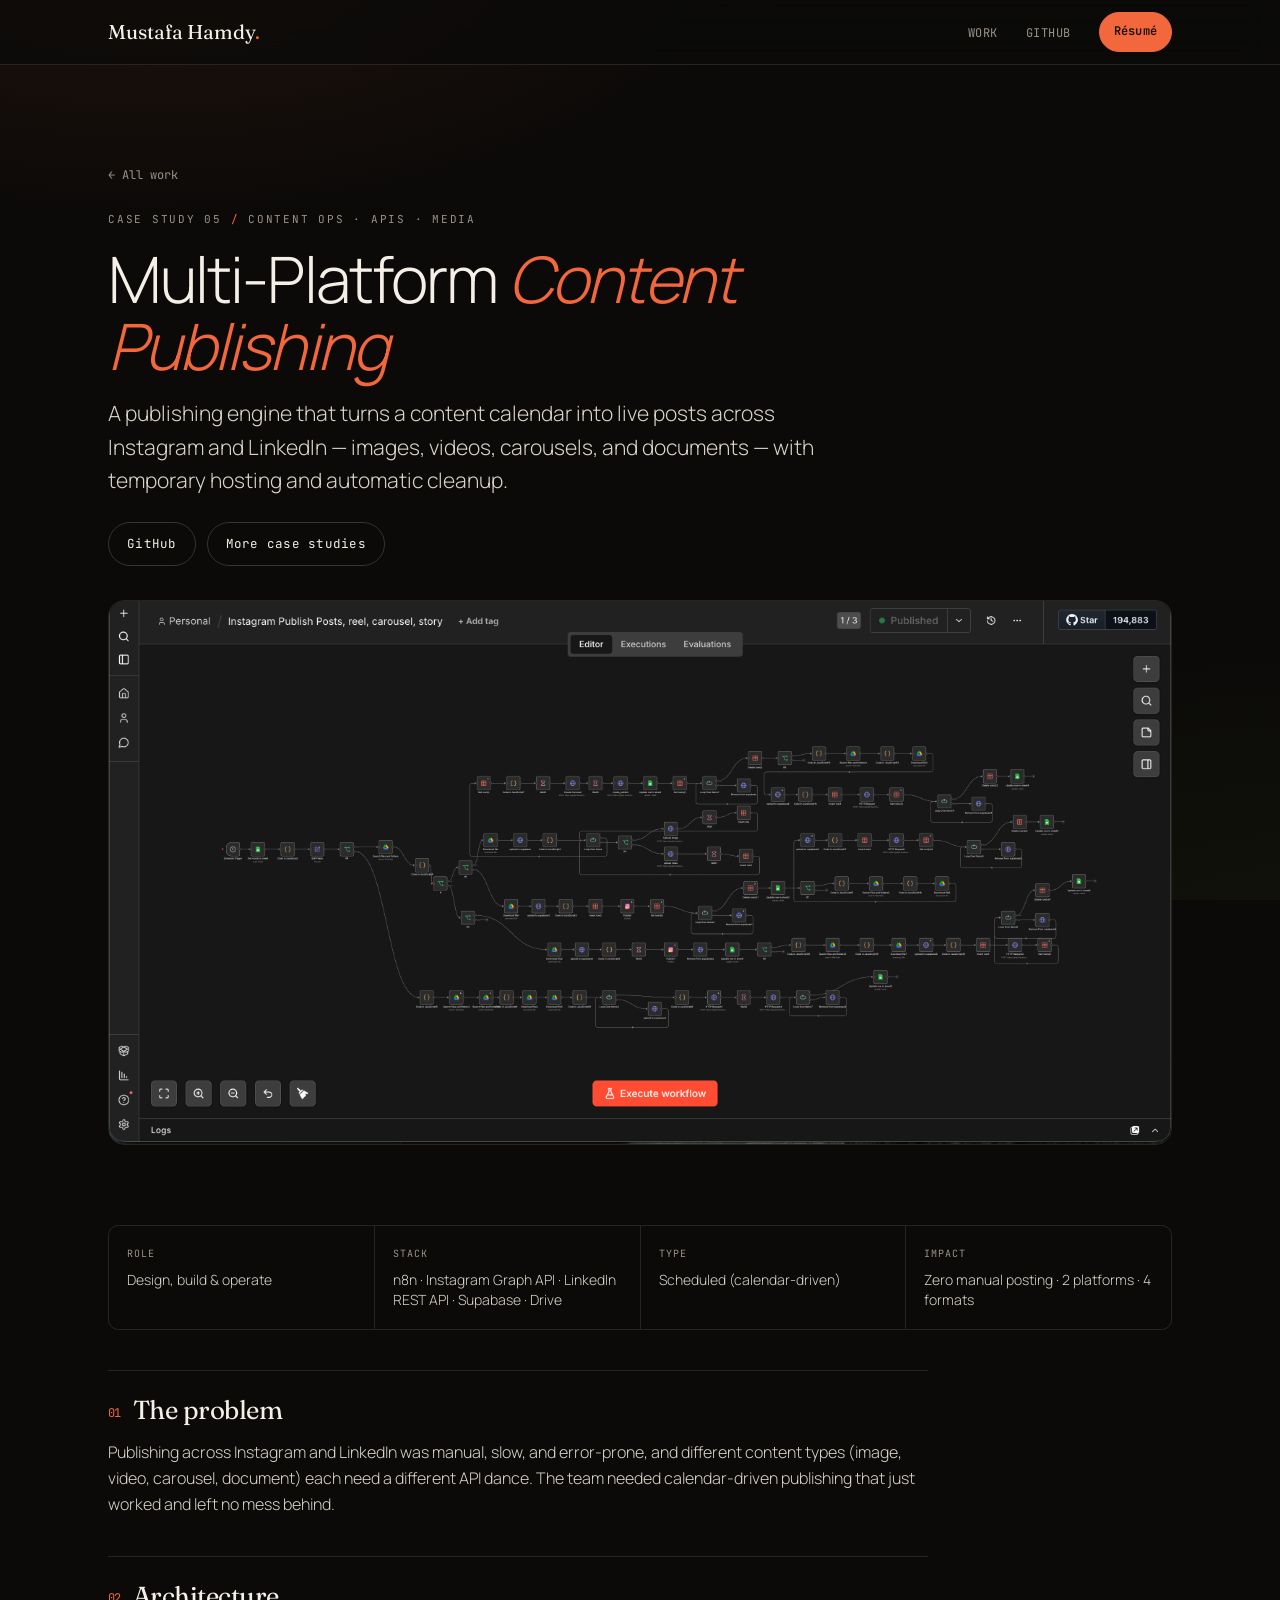
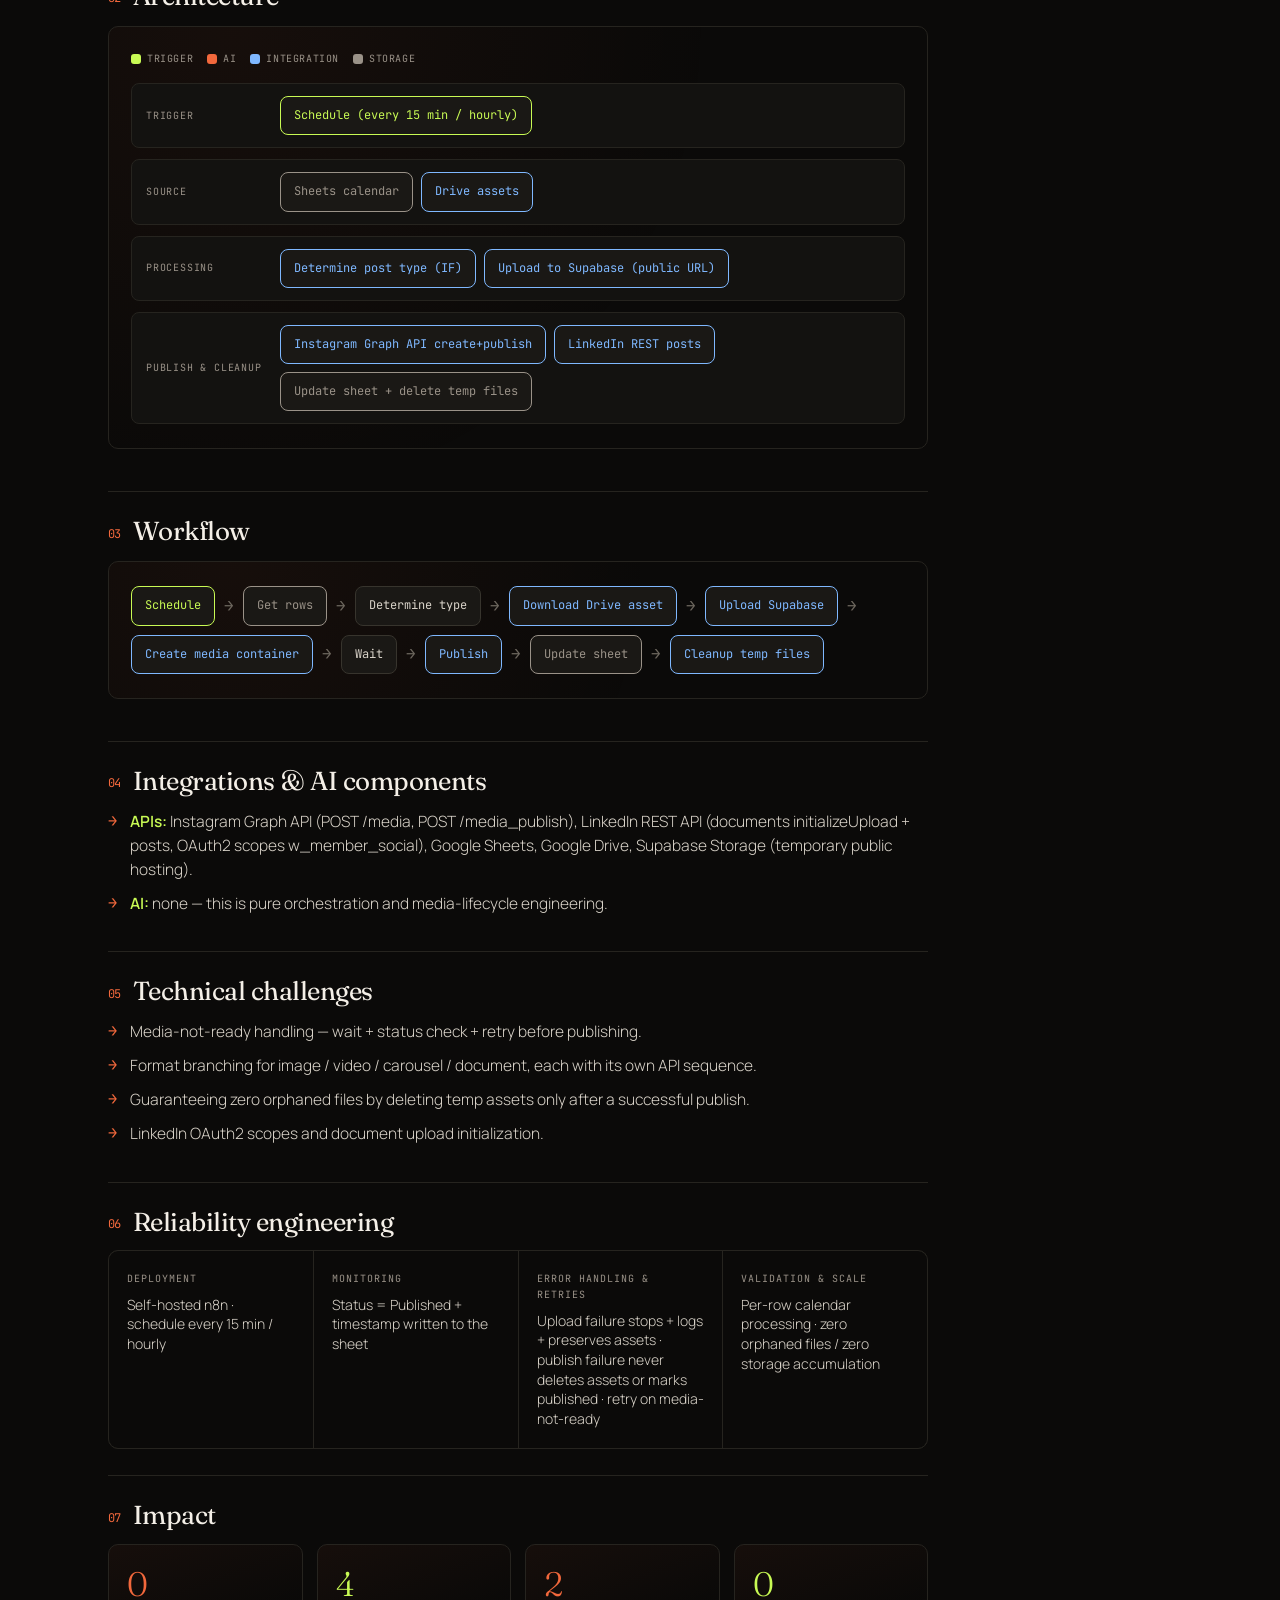
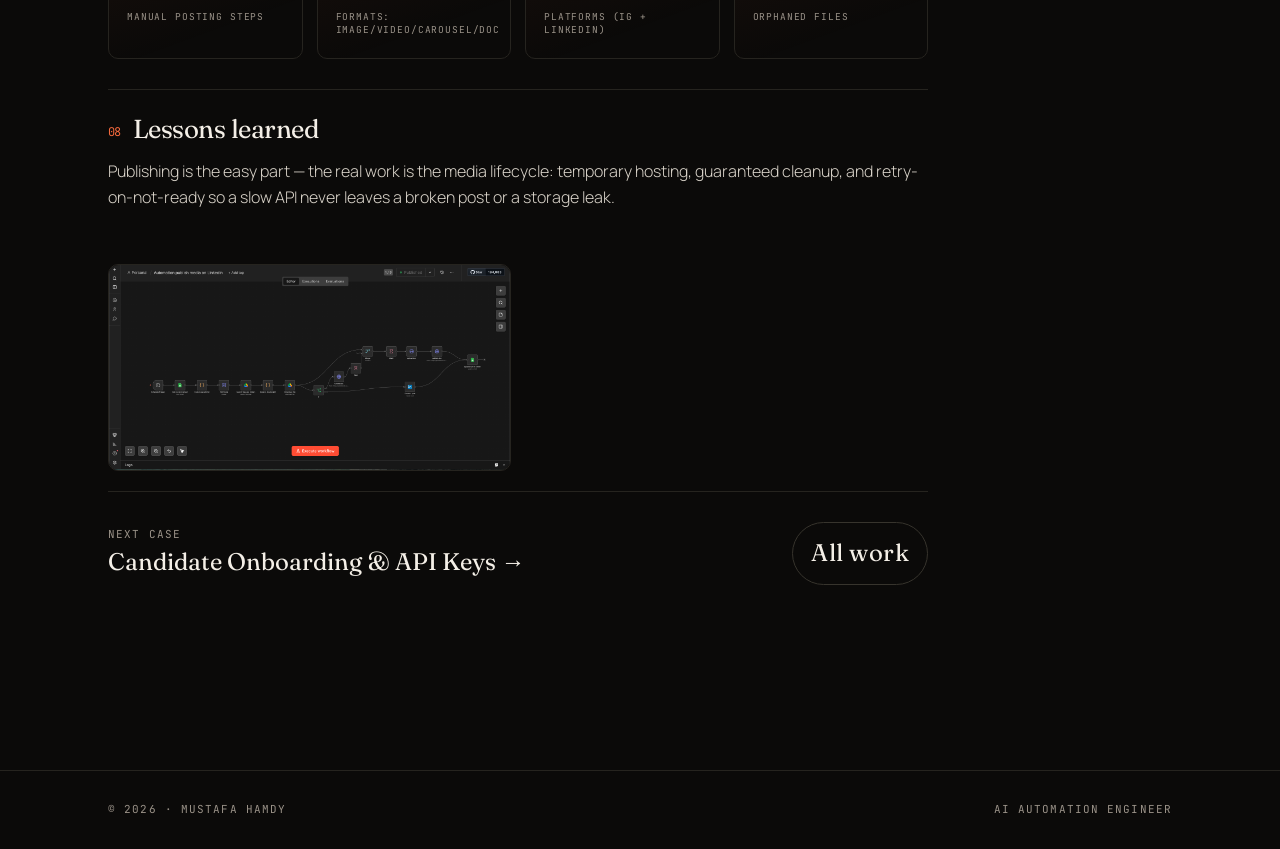
==== case/content-publishing.html @ 4599878a "Redesign: recruiter-first, scannable multi-page portfolio - Rebuilt homepage to be scannable in <30s" ====
<!DOCTYPE html>
<html lang="en" class="no-js">
<head>
<meta charset="UTF-8" />
<meta name="viewport" content="width=device-width, initial-scale=1.0" />
<title>Multi-Platform Content Publishing — Case Study — Mustafa Hamdy</title>
<meta name="description" content="Case study: a multi-workflow AI LinkedIn engagement engine — architecture, reliability engineering, and measured impact." />
<meta name="theme-color" content="#0b0a09" />
<link rel="preconnect" href="https://fonts.googleapis.com">
<link rel="preconnect" href="https://fonts.gstatic.com" crossorigin>
<link href="https://fonts.googleapis.com/css2?family=Fraunces:ital,opsz,wght@0,9..144,300..900;1,9..144,300..900&family=JetBrains+Mono:wght@300;400;500&family=Manrope:wght@300;400;500;600;700;800&display=swap" rel="stylesheet">
<link rel="stylesheet" href="../styles.css">
<script>document.documentElement.classList.remove('no-js');document.documentElement.classList.add('js');</script>
</head>
<body>
<a class="skip" href="#body">Skip to content</a>
<header class="nav">
  <div class="wrap">
    <a class="brand" href="../index.html">Mustafa Hamdy<span class="dot">.</span></a>
    <ul>
      <li class="hide-sm"><a class="link" href="../index.html#work">Work</a></li>
      <li class="hide-sm"><a class="link" href="https://github.com/Mostafa3001hamdy" target="_blank" rel="noopener">GitHub</a></li>
      <li><a class="btn sm primary" href="../Mustafa-Hamdy-CV.pdf" download>Résumé</a></li>
    </ul>
  </div>
</header>

<main id="body">
<section class="cstop">
  <div class="wrap">
    <a class="back" href="../index.html#work">← All work</a>
    <div class="cshero">
      <div class="eyebrow" style="margin-bottom:16px">Case Study 05 <span class="dot">/</span> Content Ops · APIs · Media</div>
      <h1>Multi-Platform <em>Content Publishing</em></h1>
      <p class="sub">A publishing engine that turns a content calendar into live posts across Instagram and LinkedIn — images, videos, carousels, and documents — with temporary hosting and automatic cleanup.</p>
      <div class="actions">
        <a class="btn ghost" href="https://github.com/Mostafa3001hamdy" target="_blank" rel="noopener">GitHub</a>
        <a class="btn ghost" href="../index.html#work">More case studies</a>
      </div>
    </div>
    <div class="hero-shot"><img src="../workflows/21-instagram-publishing.png" alt="n8n workflow: multi-branch Instagram publishing via Graph API"></div>
  </div>
</section>

<section style="padding-top:20px">
  <div class="wrap">
    <div class="facts">
      <div class="f"><div class="fk">Role</div><div class="fv">Design, build &amp; operate</div></div>
      <div class="f"><div class="fk">Stack</div><div class="fv">n8n · Instagram Graph API · LinkedIn REST API · Supabase · Drive</div></div>
      <div class="f"><div class="fk">Type</div><div class="fv">Scheduled (calendar-driven)</div></div>
      <div class="f"><div class="fk">Impact</div><div class="fv">Zero manual posting · 2 platforms · 4 formats</div></div>
    </div>

    <div class="cbody">
      <div class="block">
        <h2><span class="n">01</span>The problem</h2>
        <p>Publishing across Instagram and LinkedIn was manual, slow, and error-prone, and different content types (image, video, carousel, document) each need a different API dance. The team needed calendar-driven publishing that just worked and left no mess behind.</p>
      </div>

      <div class="block">
        <h2><span class="n">02</span>Architecture</h2>
        <div class="diagram">
          <div class="legend"><span><i class="i-trig"></i>Trigger</span><span><i class="i-ai"></i>AI</span><span><i class="i-int"></i>Integration</span><span><i class="i-store"></i>Storage</span></div>
          <div class="arch" role="img" aria-label="Scheduled triggers feed five Apify scraping engines storing posts in Google Sheets; an AI layer with GPT-4o and Bedrock generates comments and qualifies leads; Unipile posts comments and DMs; status written back to Sheets.">
            <div class="tier"><div class="tl">Trigger</div><div class="tn"><span class="node trig">Schedule (every 15 min / hourly)</span></div></div>
            <div class="tier"><div class="tl">Source</div><div class="tn"><span class="node store">Sheets calendar</span><span class="node int">Drive assets</span></div></div>
            <div class="tier"><div class="tl">Processing</div><div class="tn"><span class="node int">Determine post type (IF)</span><span class="node int">Upload to Supabase (public URL)</span></div></div>
            <div class="tier"><div class="tl">Publish &amp; cleanup</div><div class="tn"><span class="node int">Instagram Graph API create+publish</span><span class="node int">LinkedIn REST posts</span><span class="node store">Update sheet + delete temp files</span></div></div>
          </div>
        </div>
      </div>

      <div class="block">
        <h2><span class="n">03</span>Workflow</h2>
        <div class="diagram">
          <div class="flow" role="img" aria-label="Schedule triggers Apify scraping into Sheets, GPT-4o generates a comment, Unipile posts it, reply detection routes hot leads to an AI DM agent, status written back to Sheets.">
            <span class="node trig">Schedule</span><span class="arrow">→</span><span class="node store">Get rows</span><span class="arrow">→</span><span class="node">Determine type</span><span class="arrow">→</span><span class="node int">Download Drive asset</span><span class="arrow">→</span><span class="node int">Upload Supabase</span><span class="arrow">→</span><span class="node int">Create media container</span><span class="arrow">→</span><span class="node">Wait</span><span class="arrow">→</span><span class="node int">Publish</span><span class="arrow">→</span><span class="node store">Update sheet</span><span class="arrow">→</span><span class="node int">Cleanup temp files</span>
          </div>
        </div>
      </div>

      <div class="block">
        <h2><span class="n">04</span>Integrations &amp; AI components</h2>
        <ul>
          <li><b>APIs:</b> Instagram Graph API (POST /media, POST /media_publish), LinkedIn REST API (documents initializeUpload + posts, OAuth2 scopes w_member_social), Google Sheets, Google Drive, Supabase Storage (temporary public hosting).</li>
          <li><b>AI:</b> none — this is pure orchestration and media-lifecycle engineering.</li>
        </ul>
      </div>

      <div class="block">
        <h2><span class="n">05</span>Technical challenges</h2>
        <ul>
          <li>Media-not-ready handling — wait + status check + retry before publishing.</li>
          <li>Format branching for image / video / carousel / document, each with its own API sequence.</li>
          <li>Guaranteeing zero orphaned files by deleting temp assets only after a successful publish.</li>
          <li>LinkedIn OAuth2 scopes and document upload initialization.</li>
        </ul>
      </div>

      <div class="block">
        <h2><span class="n">06</span>Reliability engineering</h2>
        <div class="facts" style="margin:6px 0 0">
          <div class="f"><div class="fk">Deployment</div><div class="fv">Self-hosted n8n · schedule every 15 min / hourly</div></div>
          <div class="f"><div class="fk">Monitoring</div><div class="fv">Status = Published + timestamp written to the sheet</div></div>
          <div class="f"><div class="fk">Error handling &amp; retries</div><div class="fv">Upload failure stops + logs + preserves assets · publish failure never deletes assets or marks published · retry on media-not-ready</div></div>
          <div class="f"><div class="fk">Validation &amp; scale</div><div class="fv">Per-row calendar processing · zero orphaned files / zero storage accumulation</div></div>
        </div>
      </div>

      <div class="block">
        <h2><span class="n">07</span>Impact</h2>
        <div class="itiles">
          <div class="it"><div class="n">0</div><div class="l">Manual posting steps</div></div>
          <div class="it alt"><div class="n">4</div><div class="l">Formats: image/video/carousel/doc</div></div>
          <div class="it"><div class="n">2</div><div class="l">Platforms (IG + LinkedIn)</div></div>
          <div class="it alt"><div class="n">0</div><div class="l">Orphaned files</div></div>
        </div>
      </div>

      <div class="block">
        <h2><span class="n">08</span>Lessons learned</h2>
        <p>Publishing is the easy part — the real work is the media lifecycle: temporary hosting, guaranteed cleanup, and retry-on-not-ready so a slow API never leaves a broken post or a storage leak.</p>
      </div>

      <div class="shot-row">
        <figure class="figshot"><img src="../workflows/22-linkedin-publishing.png" alt="n8n workflow: LinkedIn document/image publishing via LinkedIn REST API" loading="lazy"></figure>
      </div>

      <div class="nextcase">
        <div><div class="l">Next case</div><a href="candidate-onboarding.html">Candidate Onboarding &amp; API Keys →</a></div>
        <a class="btn ghost" href="../index.html#work">All work</a>
      </div>
    </div>
  </div>
</section>
</main>

<footer><div class="wrap"><div>© <span id="yr">2026</span> · Mustafa Hamdy</div><div>AI Automation Engineer</div></div></footer>
<script>document.getElementById('yr').textContent=new Date().getFullYear();</script>
</body>
</html>
---- styles.css ----
/* =========================================================
   Mustafa Hamdy — Portfolio design system (shared)
   Premium · minimal · fast. Used by index + case pages.
   ========================================================= */
:root{
  --bg:#0b0a09; --panel:#131210; --panel-2:#1a1815; --line:#26241f; --line-2:#37342d;
  --ink:#f4efe7; --ink-soft:#d9d3c9; --mut:#9a9288; --mut-2:#6c665d;
  --accent:#f2683c; --accent-soft:#f9a889; --lime:#c8fa54;
  --serif:'Fraunces',Georgia,serif; --sans:'Manrope',-apple-system,BlinkMacSystemFont,sans-serif; --mono:'JetBrains Mono',ui-monospace,monospace;
  --maxw:1120px; --r:16px; --r-sm:10px;
  --sp: clamp(72px, 9vw, 128px);
}
*{box-sizing:border-box;margin:0;padding:0}
html{scroll-behavior:smooth;-webkit-text-size-adjust:100%}
@media(prefers-reduced-motion:reduce){html{scroll-behavior:auto}}
body{background:var(--bg);color:var(--ink);font-family:var(--sans);line-height:1.6;-webkit-font-smoothing:antialiased;-moz-osx-font-smoothing:grayscale;overflow-x:hidden}
body::before{content:'';position:fixed;inset:0;z-index:0;pointer-events:none;background:radial-gradient(1200px 600px at 12% -10%,rgba(242,104,60,.10),transparent 55%),radial-gradient(1000px 700px at 100% 110%,rgba(200,250,84,.045),transparent 55%)}
img{display:block;max-width:100%}
a{color:inherit;text-decoration:none}
h1,h2,h3{font-weight:400;letter-spacing:-.02em;line-height:1.05}
::selection{background:var(--accent);color:#140d08}
:focus-visible{outline:2px solid var(--lime);outline-offset:3px;border-radius:6px}

.wrap{max-width:var(--maxw);margin:0 auto;padding:0 28px;position:relative;z-index:1}
@media(max-width:600px){.wrap{padding:0 20px}}
.eyebrow{font-family:var(--mono);font-size:11px;letter-spacing:.16em;text-transform:uppercase;color:var(--mut)}
.eyebrow .dot{color:var(--accent)}

/* skip link */
.skip{position:absolute;left:-999px;top:8px;z-index:200;background:var(--lime);color:#111;padding:10px 16px;border-radius:8px;font-family:var(--mono);font-size:13px}
.skip:focus{left:16px}

/* ---------- NAV ---------- */
.nav{position:sticky;top:0;z-index:100;background:rgba(11,10,9,.7);backdrop-filter:blur(16px);-webkit-backdrop-filter:blur(16px);border-bottom:1px solid var(--line)}
.nav .wrap{display:flex;align-items:center;justify-content:space-between;height:64px}
.brand{font-family:var(--serif);font-size:20px}
.brand .dot{color:var(--accent)}
.nav ul{display:flex;gap:28px;align-items:center;list-style:none}
.nav a.link{font-family:var(--mono);font-size:12px;letter-spacing:.04em;text-transform:uppercase;color:var(--mut);transition:color .2s}
.nav a.link:hover{color:var(--ink)}
@media(max-width:680px){.nav ul li.hide-sm{display:none}}

/* ---------- BUTTONS ---------- */
.btn{display:inline-flex;align-items:center;gap:8px;font-family:var(--mono);font-size:12.5px;letter-spacing:.02em;padding:11px 18px;border-radius:100px;border:1px solid var(--line-2);color:var(--ink);transition:transform .2s,background .2s,border-color .2s,box-shadow .2s;white-space:nowrap}
.btn:hover{transform:translateY(-2px)}
.btn.sm{padding:9px 14px;font-size:12px}
.btn.primary{background:var(--accent);border-color:var(--accent);color:#160d07;font-weight:600}
.btn.primary:hover{box-shadow:0 14px 34px -12px rgba(242,104,60,.65)}
.btn.ghost:hover{border-color:var(--ink);background:rgba(255,255,255,.04)}
.btn[aria-disabled="true"]{opacity:.4;pointer-events:none}

/* ---------- HERO ---------- */
.hero{padding:120px 0 64px}
.tagpill{display:inline-flex;align-items:center;gap:10px;font-family:var(--mono);font-size:12px;letter-spacing:.06em;color:var(--mut);border:1px solid var(--line);border-radius:100px;padding:7px 14px;margin-bottom:30px}
.tagpill .pulse{width:8px;height:8px;border-radius:50%;background:var(--lime);box-shadow:0 0 0 0 rgba(200,250,84,.5);animation:pulse 2.6s infinite}
@keyframes pulse{70%{box-shadow:0 0 0 8px rgba(200,250,84,0)}100%{box-shadow:0 0 0 0 rgba(200,250,84,0)}}
@media(prefers-reduced-motion:reduce){.pulse{animation:none}}
.hero h1{font-size:clamp(44px,7.5vw,92px);font-weight:300;line-height:.98;letter-spacing:-.04em;max-width:15ch;margin-bottom:22px}
.hero h1 .it{font-style:italic}
.hero h1 .ac{color:var(--accent)}
.hero .sub{font-size:clamp(17px,2vw,21px);color:var(--ink-soft);font-weight:300;max-width:60ch;margin-bottom:32px}
.hero .actions{display:flex;flex-wrap:wrap;gap:12px}

/* ---------- METRICS STRIP ---------- */
.metrics{border-top:1px solid var(--line);border-bottom:1px solid var(--line)}
.metrics .row{display:grid;grid-template-columns:repeat(5,1fr)}
.metrics .m{padding:30px 18px;border-right:1px solid var(--line)}
.metrics .m:last-child{border-right:none}
.metrics .m .n{font-family:var(--serif);font-size:clamp(30px,3.6vw,46px);font-weight:300;line-height:1;letter-spacing:-.02em}
.metrics .m .n em{font-style:italic;color:var(--accent)}
.metrics .m:nth-child(even) .n em{color:var(--lime)}
.metrics .m .l{font-family:var(--mono);font-size:10px;letter-spacing:.09em;text-transform:uppercase;color:var(--mut);margin-top:10px;line-height:1.5}
@media(max-width:820px){.metrics .row{grid-template-columns:repeat(3,1fr)}.metrics .m:nth-child(3){border-right:none}.metrics .m:nth-child(n+4){border-top:1px solid var(--line)}}
@media(max-width:520px){.metrics .row{grid-template-columns:repeat(2,1fr)}.metrics .m:nth-child(odd){border-right:1px solid var(--line)}.metrics .m:nth-child(even){border-right:none}.metrics .m:nth-child(n+3){border-top:1px solid var(--line)}}

/* ---------- SECTION HEADERS ---------- */
section{padding:var(--sp) 0;position:relative}
.shead{display:flex;align-items:baseline;justify-content:space-between;gap:24px;margin-bottom:48px;flex-wrap:wrap}
.shead h2{font-size:clamp(30px,4.4vw,52px);font-weight:300;letter-spacing:-.03em}
.shead h2 em{font-style:italic;color:var(--mut)}
.shead p{color:var(--mut);font-size:15px;max-width:42ch}

/* ---------- PROJECT CARDS (homepage) ---------- */
.grid{display:grid;grid-template-columns:1fr 1fr;gap:26px}
@media(max-width:820px){.grid{grid-template-columns:1fr;gap:22px}}
.pcard{background:var(--panel);border:1px solid var(--line);border-radius:var(--r);overflow:hidden;display:flex;flex-direction:column;transition:transform .3s,border-color .3s,box-shadow .3s}
.pcard:hover{transform:translateY(-5px);border-color:var(--line-2);box-shadow:0 30px 60px -30px rgba(0,0,0,.8)}
.pcard .shot{aspect-ratio:16/10;overflow:hidden;background:radial-gradient(circle at 30% 20%,rgba(242,104,60,.08),transparent 60%),linear-gradient(135deg,#171512,#0e0d0b);border-bottom:1px solid var(--line)}
.pcard .shot img{width:100%;height:100%;object-fit:cover;object-position:top left;transition:transform .6s}
.pcard:hover .shot img{transform:scale(1.04)}
.pcard .body{padding:26px 26px 24px;display:flex;flex-direction:column;gap:14px;flex:1}
.pcard .cat{font-family:var(--mono);font-size:10px;letter-spacing:.12em;text-transform:uppercase;color:var(--accent)}
.pcard .cat.ai{color:var(--lime)}
.pcard h3{font-family:var(--serif);font-size:26px;font-weight:400;line-height:1.08}
.pcard .desc{color:var(--ink-soft);font-size:15px;font-weight:300;line-height:1.55}
.pcard .impact{font-size:14px;color:var(--ink);display:flex;align-items:center;gap:9px}
.pcard .impact::before{content:'';width:16px;height:2px;background:var(--lime);flex:none}
.pcard .impact b{color:var(--lime);font-weight:700}
.pcard .chips{display:flex;flex-wrap:wrap;gap:6px}
.chip{font-family:var(--mono);font-size:10px;letter-spacing:.04em;text-transform:uppercase;color:var(--mut);border:1px solid var(--line);border-radius:100px;padding:5px 10px}
.pcard .cta{display:flex;flex-wrap:wrap;gap:9px;margin-top:auto;padding-top:6px}

/* ---------- MORE WORK (compact) ---------- */
.mini{display:grid;grid-template-columns:repeat(3,1fr);gap:16px}
@media(max-width:820px){.mini{grid-template-columns:repeat(2,1fr)}}
@media(max-width:520px){.mini{grid-template-columns:1fr}}
.mcard{background:var(--panel);border:1px solid var(--line);border-radius:var(--r-sm);overflow:hidden;transition:transform .25s,border-color .25s}
.mcard:hover{transform:translateY(-3px);border-color:var(--line-2)}
.mcard .shot{aspect-ratio:16/9;overflow:hidden;background:linear-gradient(135deg,#171512,#0e0d0b)}
.mcard .shot img{width:100%;height:100%;object-fit:cover;object-position:top left}
.mcard .body{padding:16px 16px 18px}
.mcard .cat{font-family:var(--mono);font-size:9px;letter-spacing:.1em;text-transform:uppercase;color:var(--accent);margin-bottom:7px}
.mcard h4{font-family:var(--serif);font-size:17px;font-weight:400;margin-bottom:6px}
.mcard p{font-size:12.5px;color:var(--mut);font-weight:300;line-height:1.5}
.mcard .k{font-family:var(--mono);font-size:10px;color:var(--lime);margin-top:9px}

/* ---------- ABOUT / EXPERIENCE (condensed) ---------- */
.two{display:grid;grid-template-columns:1fr 1fr;gap:56px;align-items:start}
@media(max-width:820px){.two{grid-template-columns:1fr;gap:36px}}
.lead{font-size:clamp(19px,2.3vw,26px);font-weight:300;line-height:1.4;color:var(--ink-soft)}
.lead em{font-family:var(--serif);font-style:italic;color:var(--accent)}
.xp{list-style:none}
.xp li{display:grid;grid-template-columns:96px 1fr;gap:18px;padding:18px 0;border-top:1px solid var(--line)}
.xp li:last-child{border-bottom:1px solid var(--line)}
.xp .yr{font-family:var(--mono);font-size:12px;color:var(--mut)}
.xp .yr .now{color:var(--lime)}
.xp h4{font-family:var(--serif);font-size:19px;font-weight:400}
.xp .role{font-family:var(--mono);font-size:11px;text-transform:uppercase;letter-spacing:.08em;color:var(--accent);margin:3px 0 6px}
.xp p{font-size:14px;color:var(--ink-soft);font-weight:300}
.xp b{color:var(--lime)}

/* ---------- CONTACT ---------- */
.contact{text-align:left}
.contact h2{font-size:clamp(40px,7vw,88px);font-weight:300;letter-spacing:-.04em;line-height:.98;margin-bottom:22px}
.contact h2 em{font-style:italic;color:var(--accent)}
.contact .sub{color:var(--ink-soft);font-size:18px;font-weight:300;max-width:52ch;margin-bottom:30px}
.contact .actions{display:flex;flex-wrap:wrap;gap:12px}

/* ---------- FOOTER ---------- */
footer{border-top:1px solid var(--line);padding:30px 0;margin-top:40px}
footer .wrap{display:flex;justify-content:space-between;flex-wrap:wrap;gap:14px;font-family:var(--mono);font-size:11px;letter-spacing:.1em;text-transform:uppercase;color:var(--mut)}
footer .heart{color:var(--accent)}

/* ---------- reveal ---------- */
.js .reveal{opacity:0;transform:translateY(22px);transition:opacity .7s ease,transform .7s cubic-bezier(.2,.8,.2,1)}
.js .reveal.in{opacity:1;transform:none}
@media(prefers-reduced-motion:reduce){.js .reveal{opacity:1;transform:none;transition:none}}

/* =========================================================
   CASE STUDY PAGES
   ========================================================= */
.cstop{padding:96px 0 12px}
.back{font-family:var(--mono);font-size:12px;color:var(--mut);display:inline-flex;gap:8px;align-items:center;margin-bottom:26px}
.back:hover{color:var(--ink)}
.cshero h1{font-size:clamp(34px,5.5vw,64px);font-weight:300;letter-spacing:-.03em;max-width:18ch;margin-bottom:18px}
.cshero h1 em{font-style:italic;color:var(--accent)}
.cshero .sub{font-size:clamp(17px,2vw,21px);color:var(--ink-soft);font-weight:300;max-width:60ch;margin-bottom:24px}
.cshero .actions{display:flex;flex-wrap:wrap;gap:11px;margin-bottom:34px}
.hero-shot{border:1px solid var(--line);border-radius:var(--r);overflow:hidden;background:#0d0d0d;margin-bottom:8px}
.hero-shot img{width:100%;height:auto}

/* quick facts bar */
.facts{display:grid;grid-template-columns:repeat(4,1fr);gap:1px;background:var(--line);border:1px solid var(--line);border-radius:var(--r-sm);overflow:hidden;margin:40px 0}
@media(max-width:680px){.facts{grid-template-columns:repeat(2,1fr)}}
.facts .f{background:var(--bg);padding:20px 18px}
.facts .fk{font-family:var(--mono);font-size:10px;letter-spacing:.1em;text-transform:uppercase;color:var(--mut);margin-bottom:8px}
.facts .fv{font-size:14px;color:var(--ink-soft);font-weight:300;line-height:1.4}

/* case body blocks */
.cbody{max-width:820px}
.block{padding:26px 0;border-top:1px solid var(--line)}
.block h2{font-family:var(--serif);font-size:26px;font-weight:400;margin-bottom:14px}
.block h2 .n{font-family:var(--mono);font-size:12px;color:var(--accent);margin-right:12px;vertical-align:middle}
.block p{color:var(--ink-soft);font-size:16px;font-weight:300;line-height:1.65;margin-bottom:12px}
.block ul{list-style:none;margin:6px 0}
.block li{position:relative;padding-left:22px;margin-bottom:10px;color:var(--ink-soft);font-weight:300;font-size:15.5px;line-height:1.55}
.block li::before{content:'→';position:absolute;left:0;color:var(--accent);font-family:var(--mono)}
.block b{color:var(--lime);font-weight:600}

/* impact tiles (case) */
.itiles{display:grid;grid-template-columns:repeat(auto-fit,minmax(140px,1fr));gap:14px;margin:6px 0 4px}
.it{border:1px solid var(--line);border-radius:var(--r-sm);padding:22px 18px;background:linear-gradient(160deg,rgba(242,104,60,.05),transparent 70%)}
.it .n{font-family:var(--serif);font-size:34px;font-weight:300;color:var(--accent);line-height:1}
.it.alt .n{color:var(--lime)}
.it .n em{font-style:italic}
.it .l{font-family:var(--mono);font-size:9.5px;letter-spacing:.09em;text-transform:uppercase;color:var(--mut);margin-top:9px;line-height:1.4}

/* diagrams (case) */
.diagram{border:1px solid var(--line);border-radius:var(--r-sm);padding:24px 22px;margin:16px 0;background:radial-gradient(circle at 15% 0%,rgba(242,104,60,.05),transparent 60%)}
.legend{display:flex;flex-wrap:wrap;gap:14px;margin-bottom:16px;font-family:var(--mono);font-size:10px;letter-spacing:.06em;text-transform:uppercase;color:var(--mut)}
.legend span{display:inline-flex;align-items:center;gap:6px}
.legend i{width:10px;height:10px;border-radius:3px;display:inline-block}
.i-trig{background:var(--lime)}.i-ai{background:var(--accent)}.i-int{background:#7fb8ff}.i-store{background:var(--mut)}
.flow{display:flex;flex-wrap:wrap;align-items:center;gap:9px}
.node{font-family:var(--mono);font-size:12px;padding:9px 13px;border-radius:8px;border:1px solid var(--line-2);background:var(--panel-2);color:var(--ink-soft);white-space:nowrap}
.node.trig{border-color:var(--lime);color:var(--lime)}
.node.ai{border-color:var(--accent);color:var(--accent-soft)}
.node.int{border-color:#7fb8ff;color:#7fb8ff}
.node.store{border-color:var(--mut);color:var(--mut)}
.arrow{color:var(--mut-2);font-family:var(--mono)}
.arch{display:flex;flex-direction:column;gap:11px}
.tier{display:grid;grid-template-columns:120px 1fr;gap:14px;align-items:center;padding:12px 14px;border:1px solid var(--line);border-radius:8px;background:var(--panel)}
.tier .tl{font-family:var(--mono);font-size:10px;letter-spacing:.08em;text-transform:uppercase;color:var(--mut)}
.tier .tn{display:flex;flex-wrap:wrap;gap:8px}
@media(max-width:560px){.tier{grid-template-columns:1fr;gap:8px}}
.shot-row{display:grid;grid-template-columns:1fr 1fr;gap:14px;margin:16px 0}
@media(max-width:680px){.shot-row{grid-template-columns:1fr}}
.figshot{border:1px solid var(--line);border-radius:var(--r-sm);overflow:hidden;background:#0d0d0d}
.figshot img{width:100%;height:auto}
.nextcase{display:flex;justify-content:space-between;align-items:center;gap:20px;padding:30px 0;border-top:1px solid var(--line);margin-top:20px;flex-wrap:wrap}
.nextcase .l{font-family:var(--mono);font-size:11px;text-transform:uppercase;letter-spacing:.1em;color:var(--mut)}
.nextcase a{font-family:var(--serif);font-size:24px;color:var(--ink)}
.nextcase a:hover{color:var(--accent)}
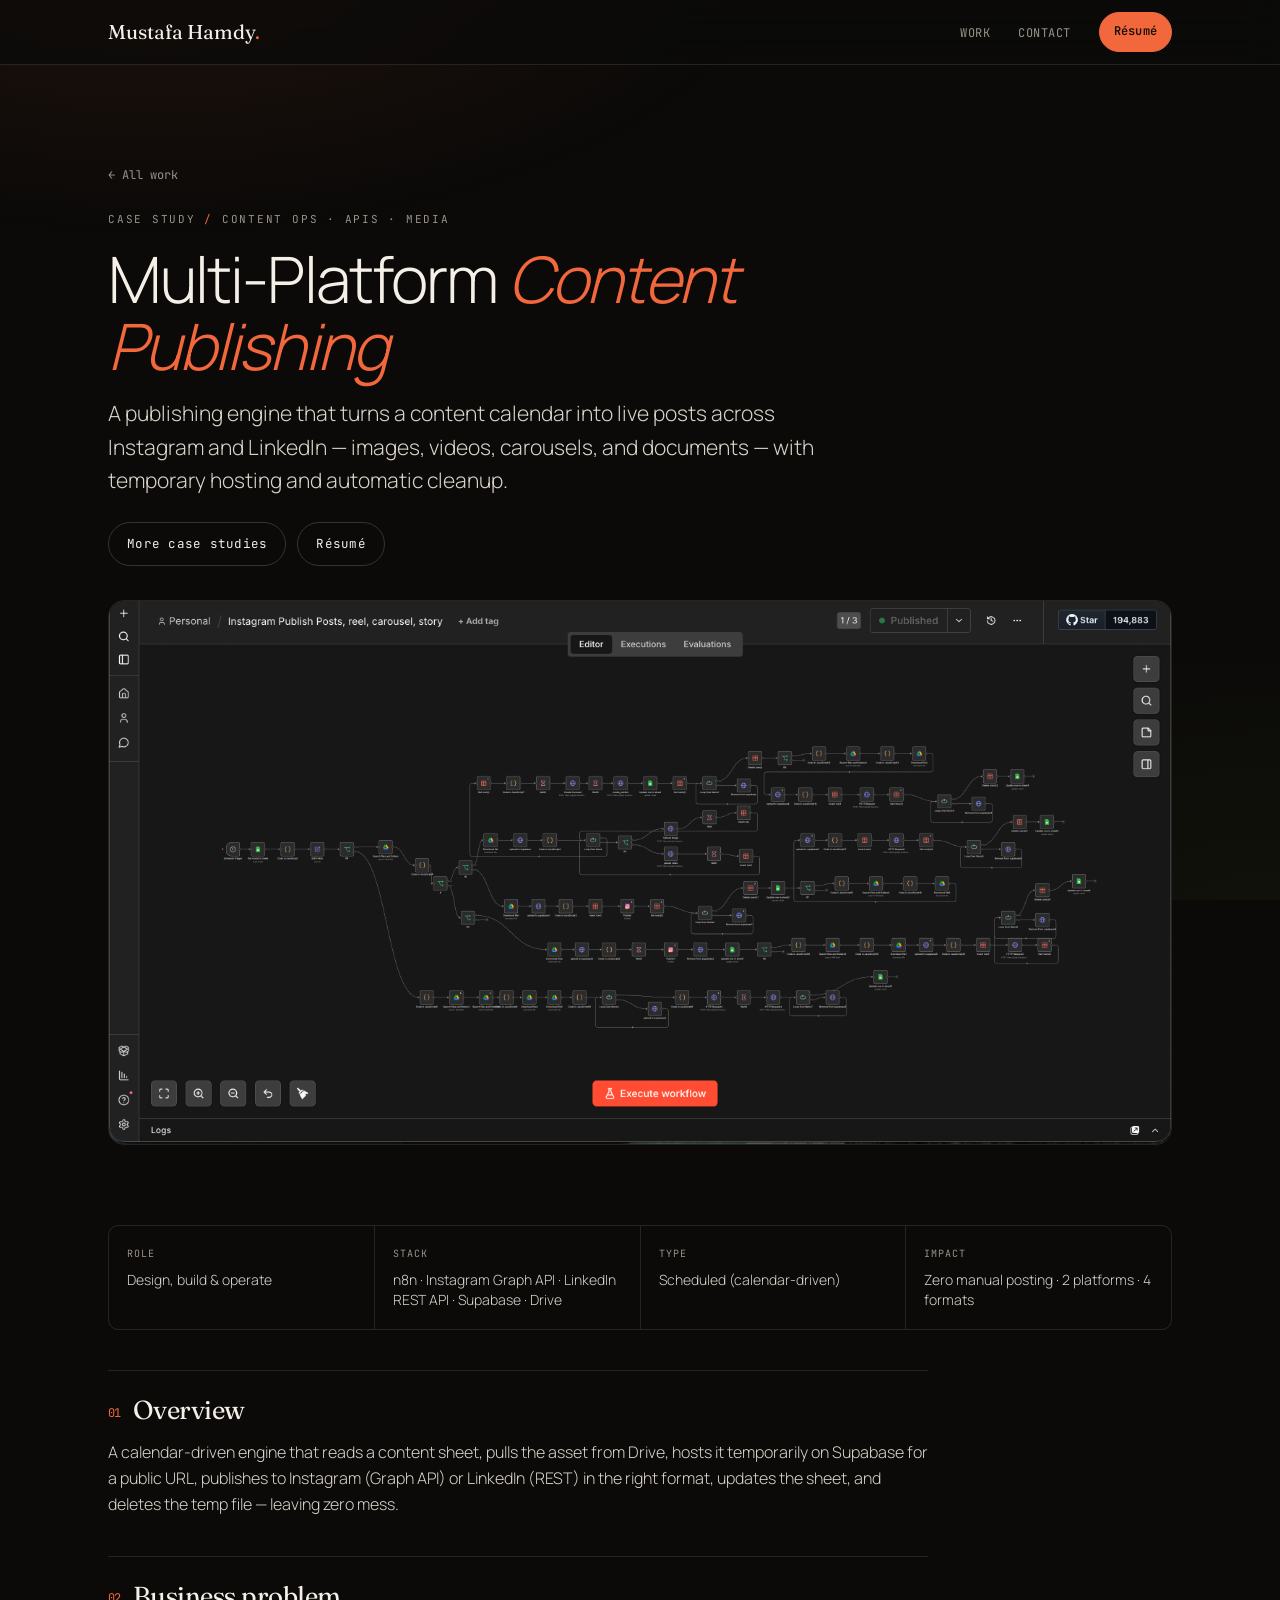
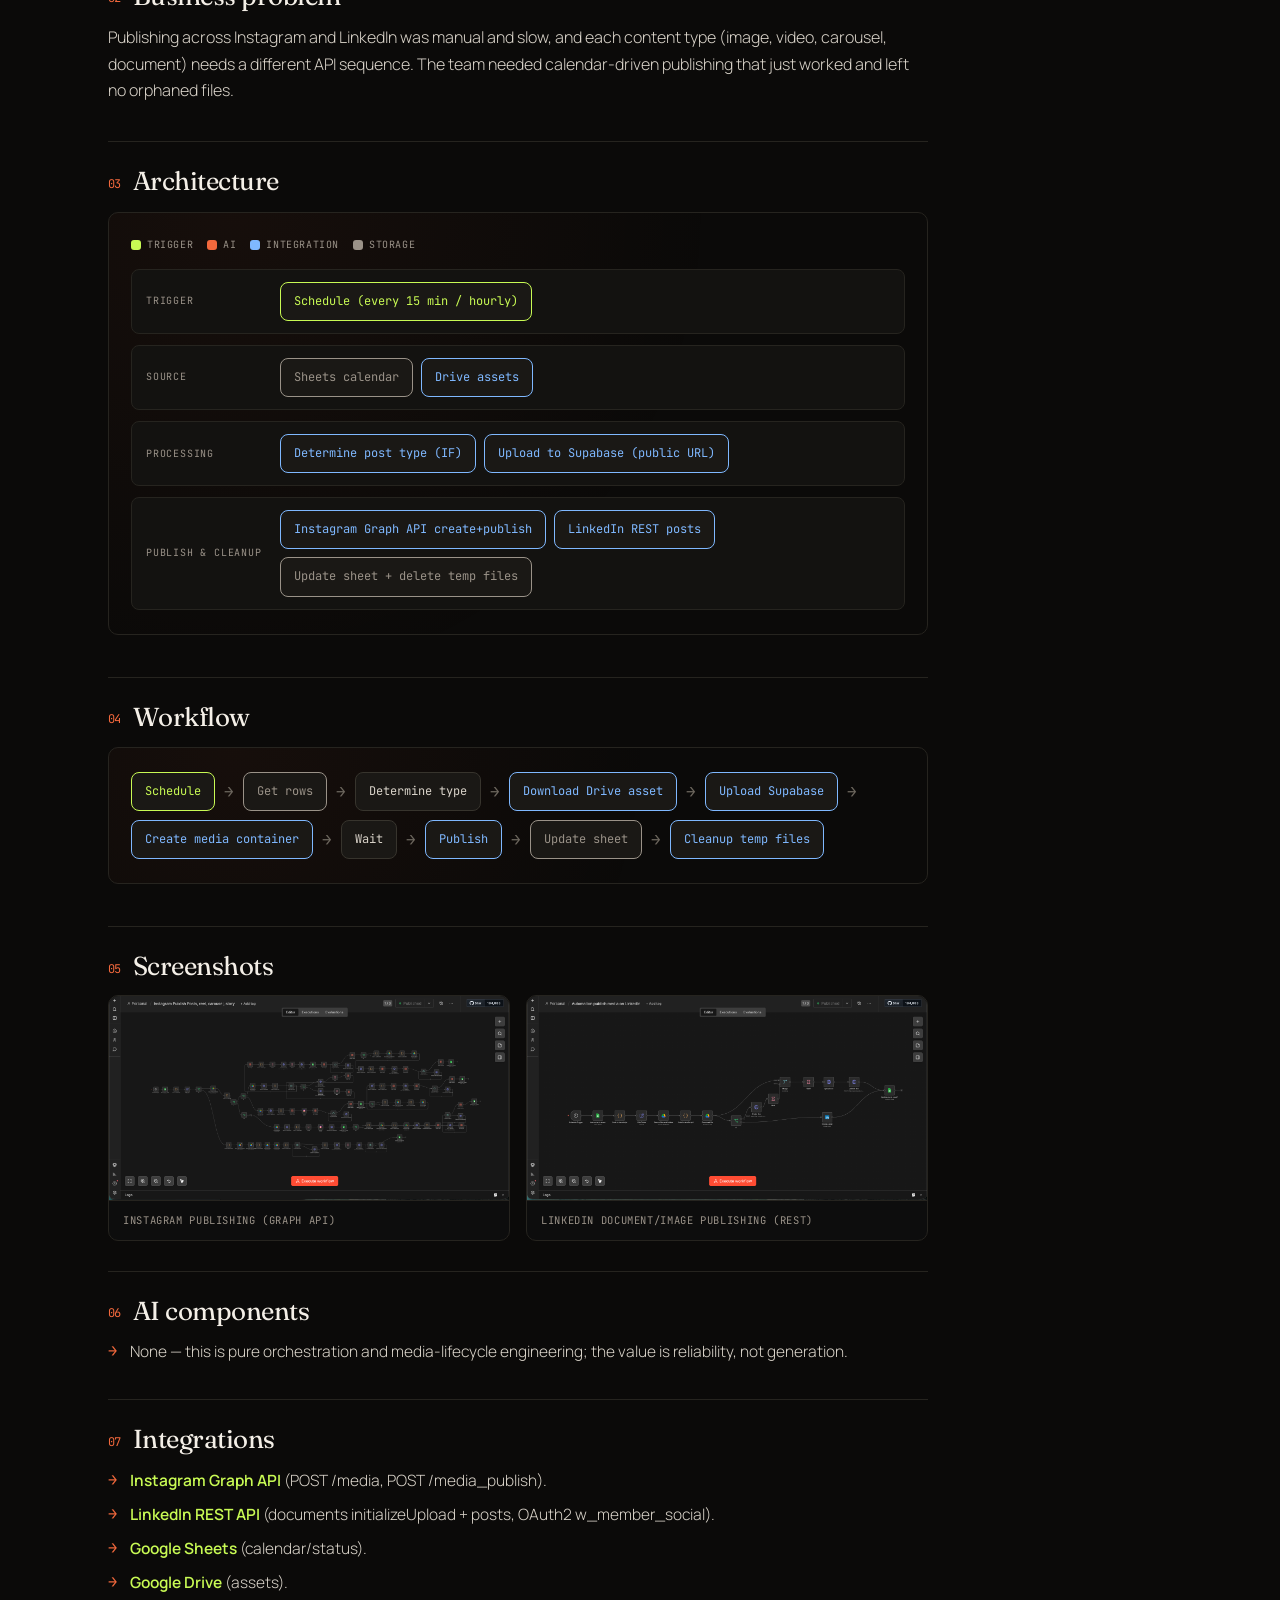
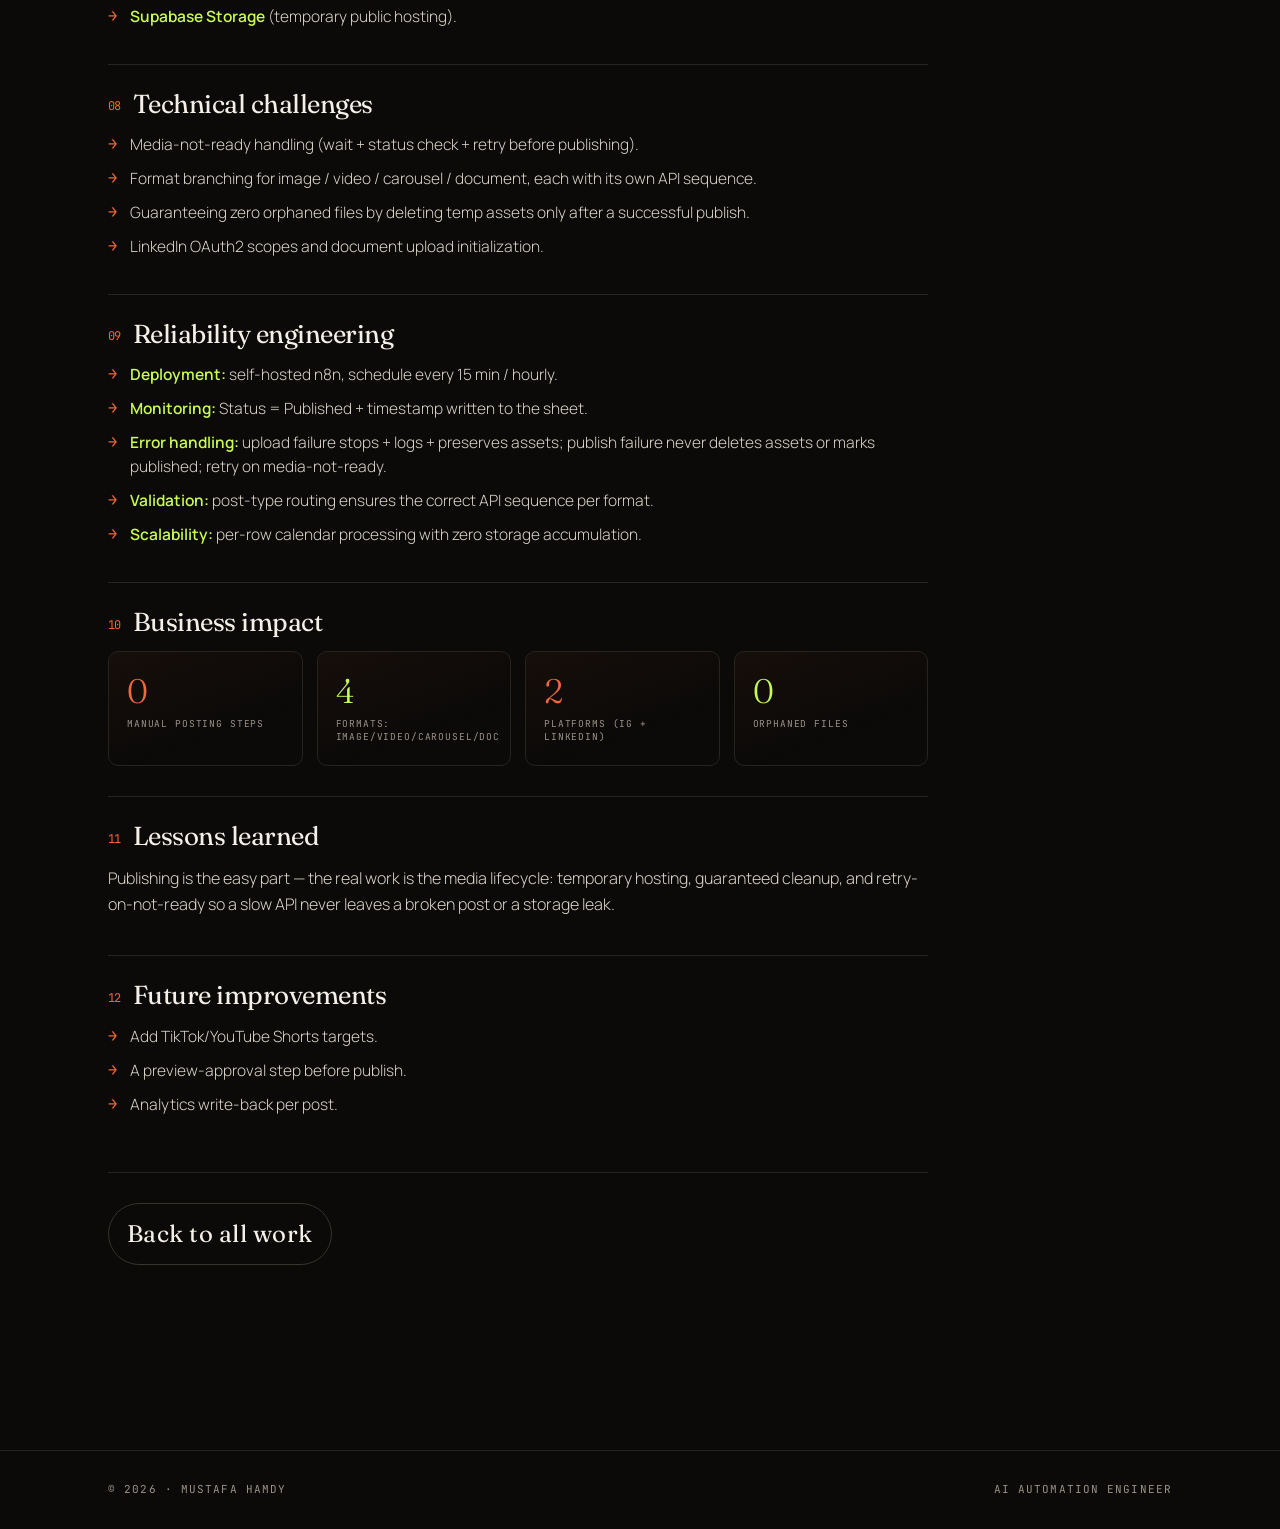
==== commit c6edef9b: "Portfolio v3: 10-project reorder, new projects, galleries, no GitHub buttons - Remove ALL GitHub but" ====
--- a/case/content-publishing.html
+++ b/case/content-publishing.html
@@ -4,7 +4,7 @@
 <meta charset="UTF-8" />
 <meta name="viewport" content="width=device-width, initial-scale=1.0" />
 <title>Multi-Platform Content Publishing — Case Study — Mustafa Hamdy</title>
-<meta name="description" content="Case study: a multi-workflow AI LinkedIn engagement engine — architecture, reliability engineering, and measured impact." />
+<meta name="description" content="Case study: a multi-platform content publishing engine — architecture, reliability engineering, screenshots, and measured impact." />
 <meta name="theme-color" content="#0b0a09" />
 <link rel="preconnect" href="https://fonts.googleapis.com">
 <link rel="preconnect" href="https://fonts.gstatic.com" crossorigin>
@@ -19,7 +19,7 @@
     <a class="brand" href="../index.html">Mustafa Hamdy<span class="dot">.</span></a>
     <ul>
       <li class="hide-sm"><a class="link" href="../index.html#work">Work</a></li>
-      <li class="hide-sm"><a class="link" href="https://github.com/Mostafa3001hamdy" target="_blank" rel="noopener">GitHub</a></li>
+      <li class="hide-sm"><a class="link" href="../index.html#contact">Contact</a></li>
       <li><a class="btn sm primary" href="../Mustafa-Hamdy-CV.pdf" download>Résumé</a></li>
     </ul>
   </div>
@@ -30,15 +30,15 @@
   <div class="wrap">
     <a class="back" href="../index.html#work">← All work</a>
     <div class="cshero">
-      <div class="eyebrow" style="margin-bottom:16px">Case Study 05 <span class="dot">/</span> Content Ops · APIs · Media</div>
+      <div class="eyebrow" style="margin-bottom:16px">Case Study <span class="dot">/</span> Content Ops · APIs · Media</div>
       <h1>Multi-Platform <em>Content Publishing</em></h1>
       <p class="sub">A publishing engine that turns a content calendar into live posts across Instagram and LinkedIn — images, videos, carousels, and documents — with temporary hosting and automatic cleanup.</p>
       <div class="actions">
-        <a class="btn ghost" href="https://github.com/Mostafa3001hamdy" target="_blank" rel="noopener">GitHub</a>
         <a class="btn ghost" href="../index.html#work">More case studies</a>
+        <a class="btn ghost" href="../Mustafa-Hamdy-CV.pdf" download>Résumé</a>
       </div>
     </div>
-    <div class="hero-shot"><img src="../workflows/21-instagram-publishing.png" alt="n8n workflow: multi-branch Instagram publishing via Graph API"></div>
+    <div class="hero-shot"><img src="../workflows/21-instagram-publishing.png" alt="n8n workflow: multi-branch Instagram publishing via the Graph API"></div>
   </div>
 </section>
 
@@ -53,15 +53,20 @@
 
     <div class="cbody">
       <div class="block">
-        <h2><span class="n">01</span>The problem</h2>
-        <p>Publishing across Instagram and LinkedIn was manual, slow, and error-prone, and different content types (image, video, carousel, document) each need a different API dance. The team needed calendar-driven publishing that just worked and left no mess behind.</p>
+        <h2><span class="n">01</span>Overview</h2>
+        <p>A calendar-driven engine that reads a content sheet, pulls the asset from Drive, hosts it temporarily on Supabase for a public URL, publishes to Instagram (Graph API) or LinkedIn (REST) in the right format, updates the sheet, and deletes the temp file — leaving zero mess.</p>
       </div>
 
       <div class="block">
-        <h2><span class="n">02</span>Architecture</h2>
+        <h2><span class="n">02</span>Business problem</h2>
+        <p>Publishing across Instagram and LinkedIn was manual and slow, and each content type (image, video, carousel, document) needs a different API sequence. The team needed calendar-driven publishing that just worked and left no orphaned files.</p>
+      </div>
+
+      <div class="block">
+        <h2><span class="n">03</span>Architecture</h2>
         <div class="diagram">
           <div class="legend"><span><i class="i-trig"></i>Trigger</span><span><i class="i-ai"></i>AI</span><span><i class="i-int"></i>Integration</span><span><i class="i-store"></i>Storage</span></div>
-          <div class="arch" role="img" aria-label="Scheduled triggers feed five Apify scraping engines storing posts in Google Sheets; an AI layer with GPT-4o and Bedrock generates comments and qualifies leads; Unipile posts comments and DMs; status written back to Sheets.">
+          <div class="arch" role="img" aria-label="A schedule trigger reads a Sheets calendar and Drive assets; processing determines post type and uploads to Supabase for a public URL; publishing goes to Instagram Graph API and LinkedIn REST, then the sheet is updated and temp files deleted.">
             <div class="tier"><div class="tl">Trigger</div><div class="tn"><span class="node trig">Schedule (every 15 min / hourly)</span></div></div>
             <div class="tier"><div class="tl">Source</div><div class="tn"><span class="node store">Sheets calendar</span><span class="node int">Drive assets</span></div></div>
             <div class="tier"><div class="tl">Processing</div><div class="tn"><span class="node int">Determine post type (IF)</span><span class="node int">Upload to Supabase (public URL)</span></div></div>
@@ -71,26 +76,44 @@
       </div>
 
       <div class="block">
-        <h2><span class="n">03</span>Workflow</h2>
+        <h2><span class="n">04</span>Workflow</h2>
         <div class="diagram">
-          <div class="flow" role="img" aria-label="Schedule triggers Apify scraping into Sheets, GPT-4o generates a comment, Unipile posts it, reply detection routes hot leads to an AI DM agent, status written back to Sheets.">
+          <div class="flow" role="img" aria-label="Instagram publish flow">
             <span class="node trig">Schedule</span><span class="arrow">→</span><span class="node store">Get rows</span><span class="arrow">→</span><span class="node">Determine type</span><span class="arrow">→</span><span class="node int">Download Drive asset</span><span class="arrow">→</span><span class="node int">Upload Supabase</span><span class="arrow">→</span><span class="node int">Create media container</span><span class="arrow">→</span><span class="node">Wait</span><span class="arrow">→</span><span class="node int">Publish</span><span class="arrow">→</span><span class="node store">Update sheet</span><span class="arrow">→</span><span class="node int">Cleanup temp files</span>
           </div>
         </div>
       </div>
 
       <div class="block">
-        <h2><span class="n">04</span>Integrations &amp; AI components</h2>
+        <h2><span class="n">05</span>Screenshots</h2>
+        <div class="gallery">
+          <figure><a href="../workflows/21-instagram-publishing.png" target="_blank" rel="noopener"><img src="../workflows/21-instagram-publishing.png" alt="Instagram publishing (Graph API)" loading="lazy"></a><figcaption>Instagram publishing (Graph API)</figcaption></figure>
+          <figure><a href="../workflows/22-linkedin-publishing.png" target="_blank" rel="noopener"><img src="../workflows/22-linkedin-publishing.png" alt="LinkedIn document/image publishing (REST)" loading="lazy"></a><figcaption>LinkedIn document/image publishing (REST)</figcaption></figure>
+        </div>
+      </div>
+
+      <div class="block">
+        <h2><span class="n">06</span>AI components</h2>
         <ul>
-          <li><b>APIs:</b> Instagram Graph API (POST /media, POST /media_publish), LinkedIn REST API (documents initializeUpload + posts, OAuth2 scopes w_member_social), Google Sheets, Google Drive, Supabase Storage (temporary public hosting).</li>
-          <li><b>AI:</b> none — this is pure orchestration and media-lifecycle engineering.</li>
+          <li>None — this is pure orchestration and media-lifecycle engineering; the value is reliability, not generation.</li>
         </ul>
       </div>
 
       <div class="block">
-        <h2><span class="n">05</span>Technical challenges</h2>
+        <h2><span class="n">07</span>Integrations</h2>
         <ul>
-          <li>Media-not-ready handling — wait + status check + retry before publishing.</li>
+          <li><b>Instagram Graph API</b> (POST /media, POST /media_publish).</li>
+          <li><b>LinkedIn REST API</b> (documents initializeUpload + posts, OAuth2 w_member_social).</li>
+          <li><b>Google Sheets</b> (calendar/status).</li>
+          <li><b>Google Drive</b> (assets).</li>
+          <li><b>Supabase Storage</b> (temporary public hosting).</li>
+        </ul>
+      </div>
+
+      <div class="block">
+        <h2><span class="n">08</span>Technical challenges</h2>
+        <ul>
+          <li>Media-not-ready handling (wait + status check + retry before publishing).</li>
           <li>Format branching for image / video / carousel / document, each with its own API sequence.</li>
           <li>Guaranteeing zero orphaned files by deleting temp assets only after a successful publish.</li>
           <li>LinkedIn OAuth2 scopes and document upload initialization.</li>
@@ -98,17 +121,18 @@
       </div>
 
       <div class="block">
-        <h2><span class="n">06</span>Reliability engineering</h2>
-        <div class="facts" style="margin:6px 0 0">
-          <div class="f"><div class="fk">Deployment</div><div class="fv">Self-hosted n8n · schedule every 15 min / hourly</div></div>
-          <div class="f"><div class="fk">Monitoring</div><div class="fv">Status = Published + timestamp written to the sheet</div></div>
-          <div class="f"><div class="fk">Error handling &amp; retries</div><div class="fv">Upload failure stops + logs + preserves assets · publish failure never deletes assets or marks published · retry on media-not-ready</div></div>
-          <div class="f"><div class="fk">Validation &amp; scale</div><div class="fv">Per-row calendar processing · zero orphaned files / zero storage accumulation</div></div>
-        </div>
+        <h2><span class="n">09</span>Reliability engineering</h2>
+        <ul>
+          <li><b>Deployment:</b> self-hosted n8n, schedule every 15 min / hourly.</li>
+          <li><b>Monitoring:</b> Status = Published + timestamp written to the sheet.</li>
+          <li><b>Error handling:</b> upload failure stops + logs + preserves assets; publish failure never deletes assets or marks published; retry on media-not-ready.</li>
+          <li><b>Validation:</b> post-type routing ensures the correct API sequence per format.</li>
+          <li><b>Scalability:</b> per-row calendar processing with zero storage accumulation.</li>
+        </ul>
       </div>
 
       <div class="block">
-        <h2><span class="n">07</span>Impact</h2>
+        <h2><span class="n">10</span>Business impact</h2>
         <div class="itiles">
           <div class="it"><div class="n">0</div><div class="l">Manual posting steps</div></div>
           <div class="it alt"><div class="n">4</div><div class="l">Formats: image/video/carousel/doc</div></div>
@@ -118,17 +142,21 @@
       </div>
 
       <div class="block">
-        <h2><span class="n">08</span>Lessons learned</h2>
+        <h2><span class="n">11</span>Lessons learned</h2>
         <p>Publishing is the easy part — the real work is the media lifecycle: temporary hosting, guaranteed cleanup, and retry-on-not-ready so a slow API never leaves a broken post or a storage leak.</p>
       </div>
 
-      <div class="shot-row">
-        <figure class="figshot"><img src="../workflows/22-linkedin-publishing.png" alt="n8n workflow: LinkedIn document/image publishing via LinkedIn REST API" loading="lazy"></figure>
+      <div class="block">
+        <h2><span class="n">12</span>Future improvements</h2>
+        <ul>
+          <li>Add TikTok/YouTube Shorts targets.</li>
+          <li>A preview-approval step before publish.</li>
+          <li>Analytics write-back per post.</li>
+        </ul>
       </div>
 
       <div class="nextcase">
-        <div><div class="l">Next case</div><a href="candidate-onboarding.html">Candidate Onboarding &amp; API Keys →</a></div>
-        <a class="btn ghost" href="../index.html#work">All work</a>
+        <a class="btn ghost" href="../index.html#work">Back to all work</a>
       </div>
     </div>
   </div>
--- a/styles.css
+++ b/styles.css
@@ -211,3 +211,26 @@
 .nextcase .l{font-family:var(--mono);font-size:11px;text-transform:uppercase;letter-spacing:.1em;color:var(--mut)}
 .nextcase a{font-family:var(--serif);font-size:24px;color:var(--ink)}
 .nextcase a:hover{color:var(--accent)}
+
+/* ---------- SCREENSHOT GALLERY (case pages) ---------- */
+.gallery{display:grid;grid-template-columns:repeat(auto-fit,minmax(340px,1fr));gap:16px;margin:14px 0 4px}
+.gallery figure{border:1px solid var(--line);border-radius:var(--r-sm);overflow:hidden;background:#0d0d0d;transition:transform .25s,border-color .25s}
+.gallery figure:hover{transform:translateY(-3px);border-color:var(--line-2)}
+.gallery a{display:block}
+.gallery img{width:100%;height:auto;display:block}
+.gallery figcaption{font-family:var(--mono);font-size:10.5px;letter-spacing:.06em;text-transform:uppercase;color:var(--mut);padding:11px 14px;border-top:1px solid var(--line)}
+.gallery.solo{grid-template-columns:1fr}
+
+/* ---------- MINI CARD CTA (more work) ---------- */
+.mcard .cta{margin-top:12px}
+.mcard .body{display:flex;flex-direction:column;gap:2px}
+
+/* bigger hero imagery + breathing room on large screens */
+@media(min-width:1000px){
+  .pcard .shot{aspect-ratio:16/10}
+  .hero{padding:132px 0 72px}
+}
+/* make the first two featured cards more prominent on wide screens */
+@media(min-width:1000px){
+  .grid.feature .pcard:first-child,.grid.feature .pcard:nth-child(2){}
+}
